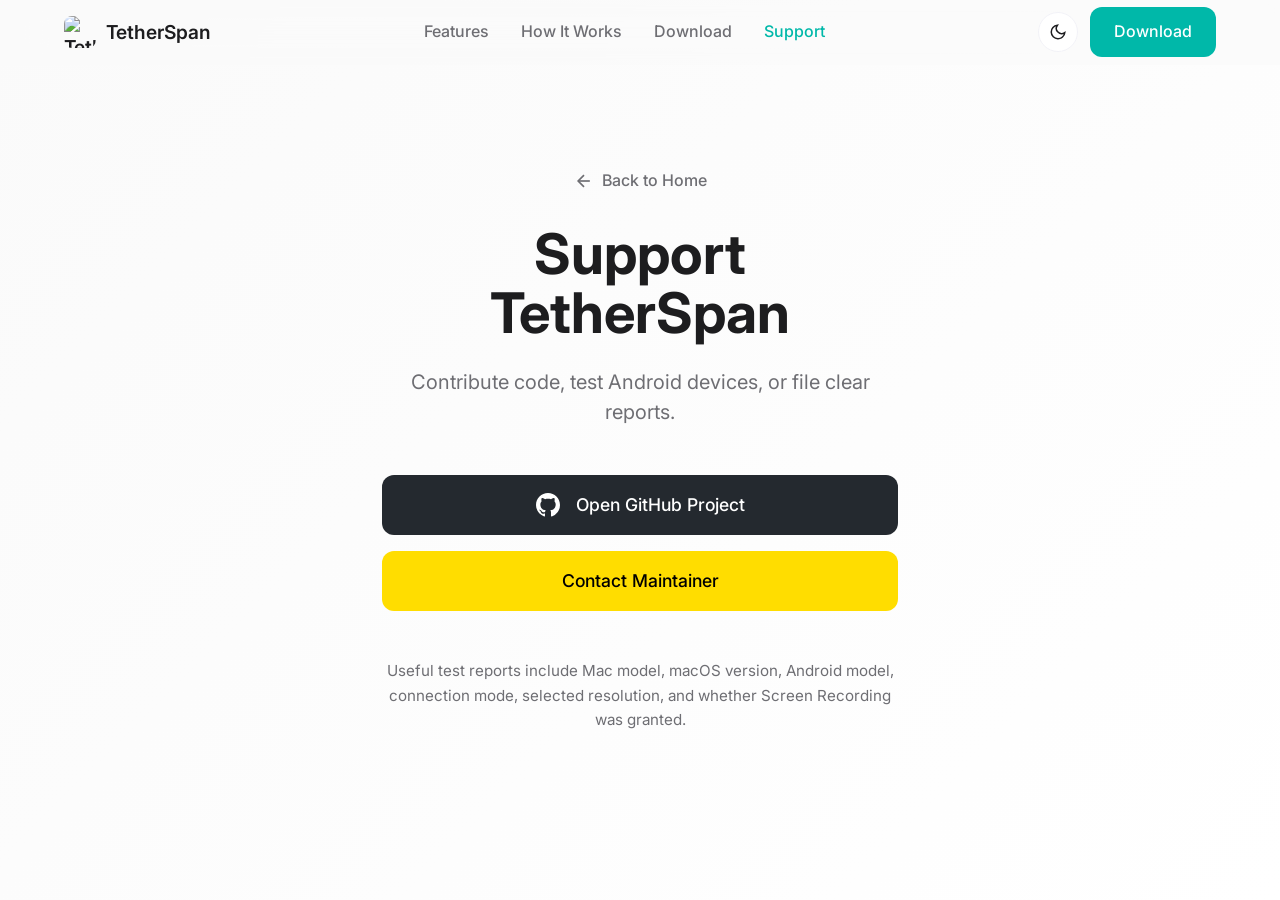
==== website/donate.html @ 71dc4bc9 "feat: rebrand fork as TetherSpan" ====
<!DOCTYPE html>
<html lang="en">

<head>
    <meta charset="UTF-8">
    <meta name="viewport" content="width=device-width, initial-scale=1.0">
    <title>Support TetherSpan | Open Source</title>
    <meta name="description"
        content="Support TetherSpan by contributing code, testing Android devices, or filing clear bug reports.">
    <meta property="og:title" content="Support TetherSpan">
    <meta property="og:description"
        content="Support TetherSpan by contributing code, testing Android devices, or filing clear bug reports.">
    <meta property="og:type" content="website">
    <meta property="og:url" content="https://tetherspan.dev/donate">
    <link rel="canonical" href="https://tetherspan.dev/donate">
    <link rel="icon" href="./assets/main_logo.png">
    <link rel="preconnect" href="https://fonts.googleapis.com">
    <link rel="preconnect" href="https://fonts.gstatic.com" crossorigin>
    <link href="https://fonts.googleapis.com/css2?family=Inter:wght@300;400;500;600;700&display=swap" rel="stylesheet">
    <link rel="stylesheet" href="styles.css">
    <style>
        .donate-hero {
            min-height: 100dvh;
            display: grid;
            place-items: center;
            background: linear-gradient(135deg, var(--color-bg) 0%, var(--color-bg-alt) 100%);
        }

        .donate-content {
            text-align: center;
            max-width: 580px;
            padding: 2rem;
        }

        .donate-headline {
            font-size: 3.5rem;
            font-weight: 700;
            line-height: 1.05;
            margin-bottom: 1.5rem;
            color: var(--color-text);
            letter-spacing: 0;
        }

        .donate-subheadline {
            font-size: 1.25rem;
            font-weight: 400;
            color: var(--color-text-secondary);
            line-height: 1.5;
        }

        .donate-options {
            display: flex;
            flex-direction: column;
            gap: 1rem;
            margin-block: 3rem;
        }

        .donate-options .btn {
            width: 100%;
            justify-content: center;
        }

        .btn-github {
            background: #24292f;
            color: white;
        }

        .btn-github:hover {
            background: #1b1f23;
            color: white;
            transform: translateY(-2px);
            box-shadow: var(--shadow-md);
        }

        .btn-coffee {
            background: #FFDD00;
            color: #000000;
        }

        .btn-coffee:hover {
            background: #FFCC00;
            color: #000000;
            transform: translateY(-2px);
            box-shadow: var(--shadow-md);
        }

        .donate-note {
            font-size: 0.95rem;
            color: var(--color-text-secondary);
            line-height: 1.6;
        }

        .donate-icon {
            width: 24px;
            height: 24px;
            margin-right: 8px;
        }
        .back-link {
            display: inline-flex;
            align-items: center;
            gap: 8px;
            margin-bottom: 2rem;
            color: var(--color-text-secondary);
            font-weight: 500;
        }

        .back-link:hover {
            color: var(--color-primary);
        }

        @media (max-width: 768px) {
            .donate-headline {
                font-size: 2.5rem;
            }

            .donate-subheadline {
                font-size: 1.1rem;
            }
        }
    </style>
</head>

<body>
    <!-- Header -->
    <header id="header">
        <div class="container header-container">
            <a href="index.html" class="logo">
                <img src="./assets/main_logo.png" alt="TetherSpan Logo" width="32" height="32">
                <span class="logo-text">TetherSpan</span>
            </a>
            <nav>
                <ul class="nav-links">
                    <li><a href="index.html#features" class="nav-link">Features</a></li>
                    <li><a href="index.html#how-it-works" class="nav-link">How It Works</a></li>
                    <li><a href="index.html#download" class="nav-link">Download</a></li>
                    <li><a href="donate.html" class="nav-link active">Support</a></li>
                </ul>
            </nav>
            <div class="header-actions">
                <button class="theme-toggle" id="theme-toggle" aria-label="Toggle dark mode">
                    <svg class="icon-moon" width="20" height="20" viewBox="0 0 24 24" fill="none" stroke="currentColor" stroke-width="2">
                        <path d="M21 12.79A9 9 0 1 1 11.21 3 7 7 0 0 0 21 12.79z"></path>
                    </svg>
                    <svg class="icon-sun" width="20" height="20" viewBox="0 0 24 24" fill="none" stroke="currentColor" stroke-width="2">
                        <circle cx="12" cy="12" r="5"></circle>
                        <line x1="12" y1="1" x2="12" y2="3"></line>
                        <line x1="12" y1="21" x2="12" y2="23"></line>
                        <line x1="4.22" y1="4.22" x2="5.64" y2="5.64"></line>
                        <line x1="18.36" y1="18.36" x2="19.78" y2="19.78"></line>
                        <line x1="1" y1="12" x2="3" y2="12"></line>
                        <line x1="21" y1="12" x2="23" y2="12"></line>
                        <line x1="4.22" y1="19.78" x2="5.64" y2="18.36"></line>
                        <line x1="18.36" y1="5.64" x2="19.78" y2="4.22"></line>
                    </svg>
                </button>
                <a href="index.html#download" class="btn btn-primary">Download</a>
                <button class="mobile-menu-btn" id="mobile-menu-btn" aria-label="Toggle mobile menu">
                    <svg width="24" height="24" viewBox="0 0 24 24" fill="none" stroke="currentColor" stroke-width="2">
                        <line x1="3" y1="12" x2="21" y2="12"></line>
                        <line x1="3" y1="6" x2="21" y2="6"></line>
                        <line x1="3" y1="18" x2="21" y2="18"></line>
                    </svg>
                </button>
            </div>
        </div>
    </header>

    <!-- Donate Hero Section -->
    <section class="donate-hero">
        <div class="container">
            <div class="donate-content">
                <a href="index.html" class="back-link">
                    <svg width="20" height="20" viewBox="0 0 24 24" fill="none" stroke="currentColor" stroke-width="2">
                        <line x1="19" y1="12" x2="5" y2="12"></line>
                        <polyline points="12 19 5 12 12 5"></polyline>
                    </svg>
                    Back to Home
                </a>

                <h1 class="donate-headline">Support TetherSpan</h1>
                <p class="donate-subheadline">
                    Contribute code, test Android devices, or file clear reports.
                </p>

                <div class="donate-options">
                    <a href="https://github.com/batikanor/TetherSpan" class="btn btn-github btn-large" target="_blank" rel="noopener noreferrer">
                        <svg class="donate-icon" viewBox="0 0 16 16" fill="currentColor">
                            <path d="M8 0C3.58 0 0 3.58 0 8c0 3.54 2.29 6.53 5.47 7.59.4.07.55-.17.55-.38 0-.19-.01-.82-.01-1.49-2.01.37-2.53-.49-2.69-.94-.09-.23-.48-.94-.82-1.13-.28-.15-.68-.52-.01-.53.63-.01 1.08.58 1.23.82.72 1.21 1.87.87 2.33.66.07-.52.28-.87.51-1.07-1.78-.2-3.64-.89-3.64-3.95 0-.87.31-1.59.82-2.15-.08-.2-.36-1.02.08-2.12 0 0 .67-.21 2.2.82.64-.18 1.32-.27 2-.27.68 0 1.36.09 2 .27 1.53-1.04 2.2-.82 2.2-.82.44 1.1.16 1.92.08 2.12.51.56.82 1.27.82 2.15 0 3.07-1.87 3.75-3.65 3.95.29.25.54.73.54 1.48 0 1.07-.01 1.93-.01 2.2 0 .21.15.46.55.38A8.013 8.013 0 0016 8c0-4.42-3.58-8-8-8z"/>
                        </svg>
                        Open GitHub Project
                    </a>

                    <a href="mailto:batikanor@gmail.com" class="btn btn-coffee btn-large">
                        Contact Maintainer
                    </a>
                </div>

                <p class="donate-note">
                    Useful test reports include Mac model, macOS version, Android model,
                    connection mode, selected resolution, and whether Screen Recording was granted.
                </p>
            </div>
        </div>
    </section>

    <!-- Script -->
    <script src="scripts.js"></script>
</body>

</html>
---- website/styles.css ----
/* ========================================
   TetherSpan - Landing Page Styles
   Lean, DockDoor-inspired layout
   ======================================== */

/* CSS Variables - Light Mode (Default) */
:root {
    --color-primary: #00B8A9;
    --color-primary-dark: #006D66;
    --color-secondary: #FF9F3F;
    --color-success: #2EBD85;
    --color-warning: #F59E0B;
    --color-danger: #FF3B30;

    --color-bg: #FAFAFA;
    --color-bg-alt: #FFFFFF;
    --color-bg-dark: #1D1D1F;

    --color-text: #1D1D1F;
    --color-text-secondary: #6E6E73;
    --color-text-light: #FFFFFF;

    --color-border: #E5E5EA;
    --color-border-light: #F2F2F7;

    --font-family: 'Inter', -apple-system, BlinkMacSystemFont, 'Segoe UI', Roboto, sans-serif;

    --border-radius-sm: 8px;
    --border-radius-md: 12px;
    --border-radius-lg: 20px;
    --border-radius-xl: 28px;

    --shadow-sm: 0 1px 2px rgba(0, 0, 0, 0.05);
    --shadow-md: 0 4px 6px rgba(0, 0, 0, 0.07);
    --shadow-lg: 0 10px 25px rgba(0, 0, 0, 0.1);
    --shadow-xl: 0 20px 50px rgba(0, 0, 0, 0.15);

    --transition-fast: 0.15s ease;
    --transition-normal: 0.25s ease;
    --transition-slow: 0.4s ease;

    --container-max: 1200px;
    --section-padding: 120px;
}

/* Dark Mode */
[data-theme="dark"] {
    --color-bg: #0D0D0D;
    --color-bg-alt: #1C1C1E;
    --color-bg-dark: #000000;

    --color-text: #F5F5F7;
    --color-text-secondary: #A1A1A6;
    --color-text-light: #FFFFFF;

    --color-border: #38383A;
    --color-border-light: #2C2C2E;

    --shadow-sm: 0 1px 2px rgba(0, 0, 0, 0.3);
    --shadow-md: 0 4px 6px rgba(0, 0, 0, 0.4);
    --shadow-lg: 0 10px 25px rgba(0, 0, 0, 0.5);
    --shadow-xl: 0 20px 50px rgba(0, 0, 0, 0.6);
}

[data-theme="dark"] #header,
[data-theme="dark"] #header.scrolled {
    background: #0D0D0D;
    border-bottom: none !important;
    box-shadow: none !important;
    backdrop-filter: none;
    -webkit-backdrop-filter: none;
}

[data-theme="dark"] .nav-link {
    color: var(--color-text-secondary);
}

[data-theme="dark"] .nav-link:hover {
    color: var(--color-text-light);
}

[data-theme="dark"] .btn-outline {
    border-color: transparent;
    background: rgba(255, 255, 255, 0.06);
    color: var(--color-text);
}

[data-theme="dark"] .btn-outline:hover {
    background: rgba(255, 255, 255, 0.12);
    border-color: transparent;
}

[data-theme="dark"] .theme-toggle {
    border-color: transparent;
    background: rgba(255, 255, 255, 0.06);
}
/* Theme Toggle Button */
.theme-toggle {
    display: flex;
    align-items: center;
    justify-content: center;
    width: 40px;
    height: 40px;
    border: none;
    background: var(--color-bg-alt);
    border-radius: 50%;
    cursor: pointer;
    transition: all var(--transition-normal);
    border: 1px solid var(--color-border-light);
}

.theme-toggle:hover {
    background: var(--color-border-light);
    transform: scale(1.05);
}

.theme-toggle svg {
    width: 18px;
    height: 18px;
    color: var(--color-text);
    transition: transform var(--transition-normal);
}

.theme-toggle:hover svg {
    transform: rotate(15deg);
}

.theme-toggle .icon-sun { display: none; }
.theme-toggle .icon-moon { display: block; }

[data-theme="dark"] .theme-toggle .icon-sun { display: block; }
[data-theme="dark"] .theme-toggle .icon-moon { display: none; }

/* Reset */
*, *::before, *::after {
    box-sizing: border-box;
    margin: 0;
    padding: 0;
}

html {
    scroll-behavior: smooth;
}

body {
    font-family: var(--font-family);
    font-size: 16px;
    line-height: 1.6;
    color: var(--color-text);
    background-color: var(--color-bg);
    -webkit-font-smoothing: antialiased;
    -moz-osx-font-smoothing: grayscale;
}

/* Typography */
h1, h2, h3, h4, h5, h6 {
    font-weight: 600;
    line-height: 1.2;
    color: var(--color-text);
}

h1 { font-size: 3.5rem; }
h2 { font-size: 2.5rem; }
h3 { font-size: 1.5rem; }

p {
    color: var(--color-text-secondary);
}

a {
    color: var(--color-primary);
    text-decoration: none;
    transition: color var(--transition-fast);
}

a:hover {
    color: var(--color-primary-dark);
}

/* Container */
.container {
    max-width: var(--container-max);
    margin: 0 auto;
    padding: 0 24px;
}

/* Section */
.section {
    padding: var(--section-padding) 0;
}

.section-title {
    text-align: center;
    margin-bottom: 16px;
}

.section-subtitle {
    text-align: center;
    font-size: 1.25rem;
    max-width: 600px;
    margin: 0 auto 60px;
}

/* Buttons */
.btn {
    display: inline-flex;
    align-items: center;
    justify-content: center;
    gap: 8px;
    padding: 12px 24px;
    font-size: 1rem;
    font-weight: 500;
    border-radius: var(--border-radius-md);
    border: none;
    cursor: pointer;
    transition: all var(--transition-fast);
    text-decoration: none;
}

.btn-primary {
    background: var(--color-primary);
    color: var(--color-text-light);
    position: relative;
}

.btn-primary:hover {
    background: var(--color-primary-dark);
    color: var(--color-text-light);
    transform: translateY(-2px);
    box-shadow: var(--shadow-md);
}

.btn-primary::after {
    content: '';
    position: absolute;
    top: 50%;
    left: 50%;
    width: 100%;
    height: 100%;
    background: var(--color-primary);
    border-radius: inherit;
    transform: translate(-50%, -50%);
    opacity: 0;
    filter: blur(20px);
    z-index: -1;
    transition: opacity var(--transition-normal);
}

.btn-primary:hover::after {
    opacity: 0.4;
}

.btn-outline {
    background: transparent;
    color: var(--color-text);
    border: 1.5px solid var(--color-border);
}

.btn-outline:hover {
    background: var(--color-bg-alt);
    border-color: var(--color-text-secondary);
    color: var(--color-text);
}

.btn-large {
    padding: 16px 32px;
    font-size: 1.1rem;
}

.btn-coffee {
    background: #FFDD00;
    color: #000000;
}

.btn-coffee:hover {
    background: #FFCC00;
    color: #000000;
    transform: translateY(-2px);
    box-shadow: var(--shadow-md);
}

/* ========================================
   HEADER
   ======================================== */
#header {
    position: fixed;
    top: 0;
    left: 0;
    right: 0;
    z-index: 1000;
    background: rgba(250, 250, 250, 0.8);
    backdrop-filter: blur(20px);
    -webkit-backdrop-filter: blur(20px);
    border-bottom: 1px solid transparent;
    transition: all var(--transition-normal);
}

#header.scrolled {
    border-bottom-color: var(--color-border);
}

.header-container {
    display: flex;
    align-items: center;
    justify-content: space-between;
    height: 64px;
}

.logo {
    display: flex;
    align-items: center;
    gap: 10px;
    font-weight: 600;
    font-size: 1.2rem;
    color: var(--color-text);
}

.logo img {
    border-radius: 8px;
}

.logo-text {
    transition: transform var(--transition-fast);
}

.nav-links {
    display: flex;
    gap: 32px;
    list-style: none;
}

.nav-link {
    color: var(--color-text-secondary);
    font-weight: 500;
    transition: color var(--transition-fast);
}

.nav-link:hover {
    color: var(--color-text);
}

.nav-link.active {
    color: var(--color-primary);
}

.header-actions {
    display: flex;
    align-items: center;
    gap: 12px;
}

/* ========================================
   HERO
   ======================================== */
.hero {
    padding-top: 140px;
    padding-bottom: 80px;
    min-height: 80vh;
    display: flex;
    align-items: center;
    position: relative;
    overflow: hidden;
}

.hero::before {
    content: '';
    position: absolute;
    top: -50%;
    left: -50%;
    width: 200%;
    height: 200%;
    background: radial-gradient(circle at 30% 20%, rgba(0, 122, 255, 0.06) 0%, transparent 50%),
                radial-gradient(circle at 70% 80%, rgba(88, 86, 214, 0.06) 0%, transparent 50%);
    animation: float 20s ease-in-out infinite;
    pointer-events: none;
}

.hero > .container {
    display: grid;
    grid-template-columns: 1fr 1.1fr;
    gap: 4rem;
    align-items: center;
}

.hero-content {
    max-width: 520px;
    text-align: left;
    animation: fadeInUp 0.8s ease-out;
}

.hero-title {
    font-size: 3.5rem;
    font-weight: 700;
    line-height: 1.1;
    margin-bottom: 20px;
    letter-spacing: 0;
    background: linear-gradient(135deg, var(--color-text) 0%, var(--color-text-secondary) 100%);
    -webkit-background-clip: text;
    -webkit-text-fill-color: transparent;
    background-clip: text;
}

.hero-subtitle {
    font-size: 1.15rem;
    color: var(--color-text-secondary);
    max-width: 440px;
    margin: 0 0 32px;
    line-height: 1.7;
}

.hero-actions {
    display: flex;
    align-items: center;
    gap: 16px;
    margin-bottom: 40px;
}

.hero-download-count {
    display: inline-flex;
    align-items: center;
    gap: 6px;
    padding: 8px 16px;
    font-size: 0.9rem;
    font-weight: 500;
    color: var(--color-text-secondary);
    background: var(--color-bg-alt);
    border: 1px solid var(--color-border);
    border-radius: var(--border-radius-xl);
    white-space: nowrap;
}

.hero-download-count svg {
    opacity: 0.6;
}

.hero-download-count #download-count {
    font-weight: 700;
    color: var(--color-text);
}

.hero-visual {
    position: relative;
    display: flex;
    justify-content: center;
    align-items: center;
}

.hero-image-container {
    position: relative;
    display: inline-block;
    z-index: 1;
}

.hero-image-container img {
    position: relative;
    z-index: 10;
    width: 100%;
    height: auto;
    border-radius: var(--border-radius-lg);
    box-shadow: var(--shadow-xl);
    transition: transform var(--transition-slow);
}

.hero-image-container img:hover {
    transform: scale(1.02);
    box-shadow: 0 30px 60px rgba(0, 0, 0, 0.2);
}

.hero-image-container::before {
    content: '';
    position: absolute;
    top: 50%;
    left: 50%;
    transform: translate(-50%, -50%);
    width: 120%;
    height: 120%;
    background: radial-gradient(
        circle,
        rgba(0, 122, 255, 0.5) 0%,
        rgba(0, 122, 255, 0.25) 40%,
        rgba(88, 86, 214, 0.08) 70%,
        transparent 80%
    );
    filter: blur(45px);
    z-index: -1;
    animation: glow-pulse 4s ease-in-out infinite;
}

/* Privacy Badge */
.privacy-badge {
    display: inline-flex;
    align-items: center;
    gap: 8px;
    background: linear-gradient(135deg, #30D158 0%, #64D2FF 100%);
    color: white;
    padding: 8px 16px;
    border-radius: 100px;
    font-size: 0.875rem;
    font-weight: 600;
    margin-bottom: 16px;
    box-shadow: var(--shadow-sm);
    animation: fadeInDown 0.6s ease-out;
    position: relative;
    overflow: hidden;
}

.privacy-badge::before {
    content: '';
    position: absolute;
    top: 0;
    left: -100%;
    width: 100%;
    height: 100%;
    background: linear-gradient(90deg, transparent, rgba(255,255,255,0.2), transparent);
    animation: shimmer 3s infinite;
}

.privacy-highlights {
    display: flex;
    gap: 12px;
    margin-bottom: 24px;
    flex-wrap: wrap;
}

.privacy-highlight {
    display: inline-block;
    padding: 6px 14px;
    background: var(--color-bg-alt);
    border: 1px solid var(--color-border);
    border-radius: 100px;
    font-size: 0.875rem;
    font-weight: 500;
    color: var(--color-text-secondary);
}

.support-callout {
    margin-bottom: 16px;
    font-size: 0.9rem;
    color: var(--color-text-secondary);
}

.support-links {
    display: flex;
    gap: 12px;
    flex-wrap: wrap;
}

/* ========================================
   FEATURES — DockDoor-style alternating
   ======================================== */
.features {
    background: var(--color-bg-alt);
}

.special-features-grid {
    display: flex;
    flex-direction: column;
    gap: 120px;
    margin-top: 60px;
}

.special-feature-item {
    display: grid;
    grid-template-columns: 2fr 3fr;
    gap: 60px;
    align-items: center;
}

.special-feature-item:nth-child(even) {
    direction: rtl;
}

.special-feature-item:nth-child(even) > * {
    direction: ltr;
}

.special-feature-content {
    padding: 20px 0;
}

.special-feature-title {
    font-size: 2rem;
    font-weight: 700;
    margin-bottom: 16px;
    color: var(--color-primary);
}

.special-feature-description {
    font-size: 1.1rem;
    line-height: 1.7;
    color: var(--color-text-secondary);
}

.special-feature-media {
    border-radius: var(--border-radius-lg);
    overflow: hidden;
    box-shadow: var(--shadow-xl);
    background: var(--color-bg-dark);
    transition: transform var(--transition-slow), box-shadow var(--transition-slow);
}

.special-feature-media:hover {
    transform: scale(1.02);
    box-shadow: 0 30px 60px rgba(0, 0, 0, 0.18);
}

.special-feature-media img,
.special-feature-media video {
    width: 100%;
    display: block;
}

/* Paired images side by side */
.special-feature-media-pair {
    display: flex;
    gap: 8px;
}

.special-feature-media-pair img {
    width: 50%;
    object-fit: cover;
}

/* ========================================
   HOW IT WORKS
   ======================================== */
.how-it-works {
    background: var(--color-bg);
}

.steps {
    display: flex;
    align-items: center;
    justify-content: center;
    gap: 24px;
}

.step {
    text-align: center;
    max-width: 250px;
}

.step-number {
    width: 48px;
    height: 48px;
    display: flex;
    align-items: center;
    justify-content: center;
    background: var(--color-primary);
    color: white;
    font-size: 1.25rem;
    font-weight: 700;
    border-radius: 50%;
    margin: 0 auto 16px;
}

.step h3 {
    margin-bottom: 8px;
}

.step-arrow {
    color: var(--color-text-secondary);
    opacity: 0.5;
}

/* ========================================
   DOWNLOAD
   ======================================== */
.download {
    background: linear-gradient(180deg, var(--color-bg) 0%, var(--color-bg-alt) 100%);
}

.download-options {
    display: grid;
    grid-template-columns: repeat(2, 1fr);
    gap: 32px;
    max-width: 800px;
    margin: 0 auto;
}

.download-card {
    display: block;
    padding: 40px;
    background: var(--color-bg-alt);
    border-radius: var(--border-radius-lg);
    border: 1px solid var(--color-border);
    text-align: center;
    transition: all var(--transition-normal);
}

.download-card:hover {
    transform: translateY(-4px);
    box-shadow: var(--shadow-lg);
    border-color: var(--color-primary);
}

.download-icon {
    width: 80px;
    height: 80px;
    display: flex;
    align-items: center;
    justify-content: center;
    background: var(--color-bg);
    border-radius: var(--border-radius-md);
    margin: 0 auto 20px;
    color: var(--color-text);
}

.download-card h3 {
    margin-bottom: 8px;
}

.download-card p {
    margin-bottom: 16px;
}

.download-action {
    display: inline-block;
    padding: 8px 20px;
    background: var(--color-primary);
    color: white;
    border-radius: var(--border-radius-sm);
    font-weight: 500;
}

.download-card.alt {
    background: var(--color-bg);
}

.download-code {
    display: block;
    padding: 12px;
    background: var(--color-bg);
    color: var(--color-text);
    border: 1px solid var(--color-border);
    border-radius: var(--border-radius-sm);
    font-family: 'SF Mono', monospace;
    font-size: 0.85rem;
    margin-top: 16px;
}

.download-note {
    max-width: 600px;
    margin: 32px auto 0;
    padding: 16px 20px;
    background: var(--color-bg);
    border: 1px solid var(--color-border);
    border-radius: var(--border-radius-md);
    font-size: 0.875rem;
    color: var(--color-text-secondary);
    text-align: center;
}

.download-note p {
    margin-bottom: 8px;
}

.download-note code {
    padding: 2px 6px;
    background: var(--color-border-light);
    color: var(--color-text);
    border-radius: var(--border-radius-sm);
    font-family: 'SF Mono', monospace;
    font-size: 0.85rem;
}

.download-note .download-cmd {
    position: relative;
    display: flex;
    align-items: center;
    padding: 10px 14px;
    margin-top: 8px;
    background: var(--color-bg-alt);
    border: 1px solid var(--color-border);
    border-radius: var(--border-radius);
    text-align: left;
    gap: 8px;
}

.download-note .download-cmd code {
    flex: 1;
    padding: 0;
    background: none;
    border: none;
    color: var(--color-text);
    font-size: 0.8rem;
    word-break: break-all;
    white-space: pre-wrap;
    user-select: all;
}

.download-note .copy-btn {
    flex-shrink: 0;
    background: var(--color-bg);
    border: 1px solid var(--color-border);
    border-radius: var(--border-radius-sm);
    color: var(--color-text-secondary);
    font-size: 0.7rem;
    padding: 4px 10px;
    cursor: pointer;
    transition: all 0.2s;
    user-select: none;
    white-space: nowrap;
}

.download-note .copy-btn:hover {
    background: var(--color-border-light);
    color: var(--color-text);
}

.download-requirements {
    display: flex;
    justify-content: center;
    gap: 16px;
    margin-top: 32px;
    flex-wrap: wrap;
}

.download-requirement {
    display: inline-block;
    padding: 8px 16px;
    background: var(--color-bg);
    border: 1px solid var(--color-border);
    border-radius: 100px;
    font-size: 0.875rem;
    color: var(--color-text-secondary);
}

/* ========================================
   MODAL
   ======================================== */
.modal-overlay {
    position: fixed;
    top: 0;
    left: 0;
    width: 100%;
    height: 100%;
    background: rgba(0, 0, 0, 0.5);
    backdrop-filter: blur(8px);
    -webkit-backdrop-filter: blur(8px);
    display: flex;
    justify-content: center;
    align-items: center;
    z-index: 2000;
    opacity: 0;
    visibility: hidden;
    transition: all var(--transition-normal);
}

.modal-overlay.active {
    opacity: 1;
    visibility: visible;
}

.modal-content {
    background: var(--color-bg-alt);
    padding: 40px;
    border-radius: var(--border-radius-xl);
    max-width: 450px;
    width: calc(100% - 48px);
    text-align: center;
    position: relative;
    transform: scale(0.9) translateY(20px);
    transition: transform var(--transition-normal);
    box-shadow: var(--shadow-xl);
}

.modal-overlay.active .modal-content {
    transform: scale(1) translateY(0);
}

.modal-close {
    position: absolute;
    top: 16px;
    right: 16px;
    background: none;
    border: none;
    font-size: 1.5rem;
    cursor: pointer;
    color: var(--color-text-secondary);
    padding: 8px;
    line-height: 1;
}

.modal-close:hover {
    color: var(--color-text);
}

.modal-title {
    font-size: 1.5rem;
    margin-bottom: 12px;
}

.modal-text {
    color: var(--color-text-secondary);
    margin-bottom: 24px;
    line-height: 1.6;
}

.modal-actions {
    display: flex;
    flex-direction: column;
    gap: 12px;
}

.modal-actions .btn {
    width: 100%;
}

/* ========================================
   FAQ
   ======================================== */
.faq {
    background: var(--color-bg-alt);
}

.faq-list {
    max-width: 700px;
    margin: 0 auto;
}

.faq-item {
    border-bottom: 1px solid var(--color-border-light);
}

.faq-item summary {
    padding: 20px 0;
    font-weight: 600;
    cursor: pointer;
    list-style: none;
    display: flex;
    justify-content: space-between;
    align-items: center;
}

.faq-item summary::after {
    content: "+";
    font-size: 1.5rem;
    color: var(--color-text-secondary);
    transition: transform var(--transition-fast);
}

.faq-item[open] summary::after {
    transform: rotate(45deg);
}

.faq-item p {
    padding-bottom: 20px;
    line-height: 1.7;
}

/* ========================================
   FOOTER
   ======================================== */
.footer {
    background: var(--color-bg-dark);
    color: var(--color-text-light);
    padding: 60px 0;
}

.footer-content {
    text-align: center;
}

.footer-brand {
    display: flex;
    align-items: center;
    justify-content: center;
    gap: 12px;
    font-weight: 600;
    font-size: 1.2rem;
    margin-bottom: 24px;
}

.footer-brand img {
    border-radius: 8px;
}

.footer-links {
    display: flex;
    justify-content: center;
    gap: 32px;
    margin-bottom: 24px;
}

.footer-links a {
    color: rgba(255, 255, 255, 0.7);
    transition: color var(--transition-fast);
}

.footer-links a:hover {
    color: white;
}

.footer-copy {
    color: rgba(255, 255, 255, 0.5);
    font-size: 0.875rem;
}

/* ========================================
   TOAST
   ======================================== */
.toast-container {
    position: fixed;
    bottom: 24px;
    right: 24px;
    z-index: 3000;
}

.toast {
    background: var(--color-bg-alt);
    border: 1px solid var(--color-border);
    border-radius: var(--border-radius-md);
    padding: 16px 20px;
    margin-top: 12px;
    box-shadow: var(--shadow-lg);
    display: flex;
    align-items: center;
    gap: 12px;
    min-width: 280px;
    max-width: 400px;
    transform: translateX(100%);
    opacity: 0;
    transition: all var(--transition-normal);
}

.toast.show {
    transform: translateX(0);
    opacity: 1;
}

.toast-content {
    flex: 1;
}

.toast-message {
    color: var(--color-text-secondary);
    font-size: 0.9rem;
}

.toast-close {
    background: none;
    border: none;
    font-size: 1.25rem;
    cursor: pointer;
    color: var(--color-text-secondary);
    padding: 4px;
}

.toast-close:hover {
    color: var(--color-text);
}

/* ========================================
   ANIMATIONS
   ======================================== */
@keyframes fadeInUp {
    from {
        opacity: 0;
        transform: translateY(30px);
    }
    to {
        opacity: 1;
        transform: translateY(0);
    }
}

@keyframes fadeInDown {
    from {
        opacity: 0;
        transform: translateY(-20px);
    }
    to {
        opacity: 1;
        transform: translateY(0);
    }
}

@keyframes glow-pulse {
    0%, 100% {
        opacity: 0.5;
        transform: translate(-50%, -50%) scale(0.95);
    }
    50% {
        opacity: 0.8;
        transform: translate(-50%, -50%) scale(1.05);
    }
}

@keyframes shimmer {
    0% { background-position: -200% 0; }
    100% { background-position: 200% 0; }
}

@keyframes float {
    0%, 100% { transform: translateY(0); }
    50% { transform: translateY(-10px); }
}

/* Scroll-triggered animations */
.step,
.download-card,
.faq-item {
    opacity: 0;
    transform: translateY(20px);
    transition: opacity 0.4s ease, transform 0.4s ease;
}

.step.animate-in,
.download-card.animate-in,
.faq-item.animate-in {
    opacity: 1;
    transform: translateY(0);
}

.special-feature-item {
    opacity: 0;
    transform: translateY(30px);
    transition: opacity 0.6s ease, transform 0.6s ease;
}

.special-feature-item.animate-in {
    opacity: 1;
    transform: translateY(0);
}

/* ========================================
   MOBILE MENU
   ======================================== */
.mobile-menu-btn {
    display: none;
    background: none;
    border: none;
    cursor: pointer;
    padding: 8px;
    color: var(--color-text);
}

/* ========================================
   RESPONSIVE
   ======================================== */

/* Tablet landscape & small desktop */
@media (max-width: 1024px) {
    .hero > .container {
        grid-template-columns: 1fr;
        gap: 3rem;
        text-align: center;
        justify-items: center;
    }

    .hero-content {
        order: 2;
        display: flex;
        flex-direction: column;
        align-items: center;
        text-align: center;
        max-width: 600px;
        width: 100%;
    }

    .hero-visual {
        order: 1;
        max-width: 600px;
        width: 100%;
        display: flex;
        justify-content: center;
    }

    .hero-actions {
        justify-content: center;
    }

    .hero-subtitle {
        margin-left: auto;
        margin-right: auto;
    }

    .hero {
        min-height: 70vh;
        padding: 3rem 0;
        padding-top: 120px;
    }

    .hero-title {
        font-size: 3rem;
    }

    .nav-links {
        gap: 20px;
    }

    .header-actions .btn-outline {
        display: none;
    }

    .special-features-grid {
        gap: 80px;
    }
}

/* Tablet */
@media (max-width: 900px) {
    .special-feature-item {
        grid-template-columns: 1fr;
        gap: 32px;
    }

    .special-feature-item:nth-child(even) {
        direction: ltr;
    }

    .special-feature-title {
        font-size: 1.5rem;
    }

    .special-features-grid {
        gap: 64px;
    }
}

@media (max-width: 834px) {
    :root {
        --section-padding: 80px;
    }

    h1 { font-size: 2.5rem; }
    h2 { font-size: 1.75rem; }

    .hero-title {
        font-size: 2.5rem;
    }

    .hero-subtitle {
        font-size: 1.05rem;
    }

    .container {
        padding: 0 20px;
    }

    .nav-links {
        gap: 16px;
    }

    .nav-link {
        font-size: 0.9rem;
    }

    .download-card {
        padding: 28px;
    }
}

/* Phone */
@media (max-width: 768px) {
    :root {
        --section-padding: 60px;
    }

    h1 { font-size: 2rem; }
    h2 { font-size: 1.5rem; }
    h3 { font-size: 1.2rem; }

    .container {
        padding: 0 16px;
    }

    .section-subtitle {
        font-size: 1rem;
        margin-bottom: 32px;
    }

    /* Hero mobile */
    .hero {
        padding-top: 100px;
        padding-bottom: 48px;
        min-height: auto;
    }

    .hero > .container {
        grid-template-columns: 1fr;
        gap: 2rem;
    }

    .hero-title {
        font-size: 2rem;
        margin-bottom: 16px;
    }

    .hero-subtitle {
        font-size: 1rem;
        margin-bottom: 24px;
    }

    .hero-actions {
        flex-direction: column;
        align-items: stretch;
        gap: 12px;
    }

    .hero-actions .btn {
        width: 100%;
    }

    .hero-download-count {
        justify-content: center;
    }

    .support-callout {
        margin-top: 24px;
    }

    .support-links {
        flex-direction: column;
        align-items: stretch;
    }

    .support-links .btn {
        width: 100%;
    }

    /* Steps mobile */
    .steps {
        flex-direction: column;
        gap: 16px;
    }

    .step-arrow {
        transform: rotate(90deg);
    }

    .step {
        max-width: 100%;
    }

    /* Download mobile */
    .download-options {
        grid-template-columns: 1fr;
        gap: 16px;
    }

    .download-card {
        padding: 24px;
    }

    .download-code {
        font-size: 0.75rem;
        word-break: break-all;
    }

    /* FAQ mobile */
    .faq-item summary {
        font-size: 0.95rem;
        padding: 16px 0;
    }

    /* Footer mobile */
    .footer {
        padding: 40px 0;
    }

    .footer-links {
        flex-wrap: wrap;
        justify-content: center;
        gap: 16px;
    }

    .footer-copy {
        font-size: 0.8rem;
    }

    /* Modal mobile */
    .modal-content {
        padding: 28px 20px;
    }
}

/* Hamburger menu on phones */
@media (max-width: 680px) {
    .mobile-menu-btn {
        display: block;
    }

    .nav-links {
        display: none;
        position: absolute;
        top: 100%;
        left: 0;
        right: 0;
        background: rgba(250, 250, 250, 0.95);
        backdrop-filter: blur(20px);
        -webkit-backdrop-filter: blur(20px);
        flex-direction: column;
        padding: 24px;
        gap: 16px;
        box-shadow: var(--shadow-lg);
        border-bottom: 1px solid var(--color-border);
    }

    [data-theme="dark"] .nav-links {
        background: rgba(28, 28, 30, 0.95);
        border-bottom-color: var(--color-border);
    }

    .nav-links.active {
        display: flex;
    }

    .header-actions .btn-outline {
        display: none;
    }
}

/* Small phones */
@media (max-width: 380px) {
    h1 { font-size: 1.75rem; }
    h2 { font-size: 1.35rem; }

    .hero-title {
        font-size: 1.75rem;
    }

    .privacy-highlights {
        gap: 8px;
    }

    .privacy-highlight {
        font-size: 0.75rem;
        padding: 4px 10px;
    }
}
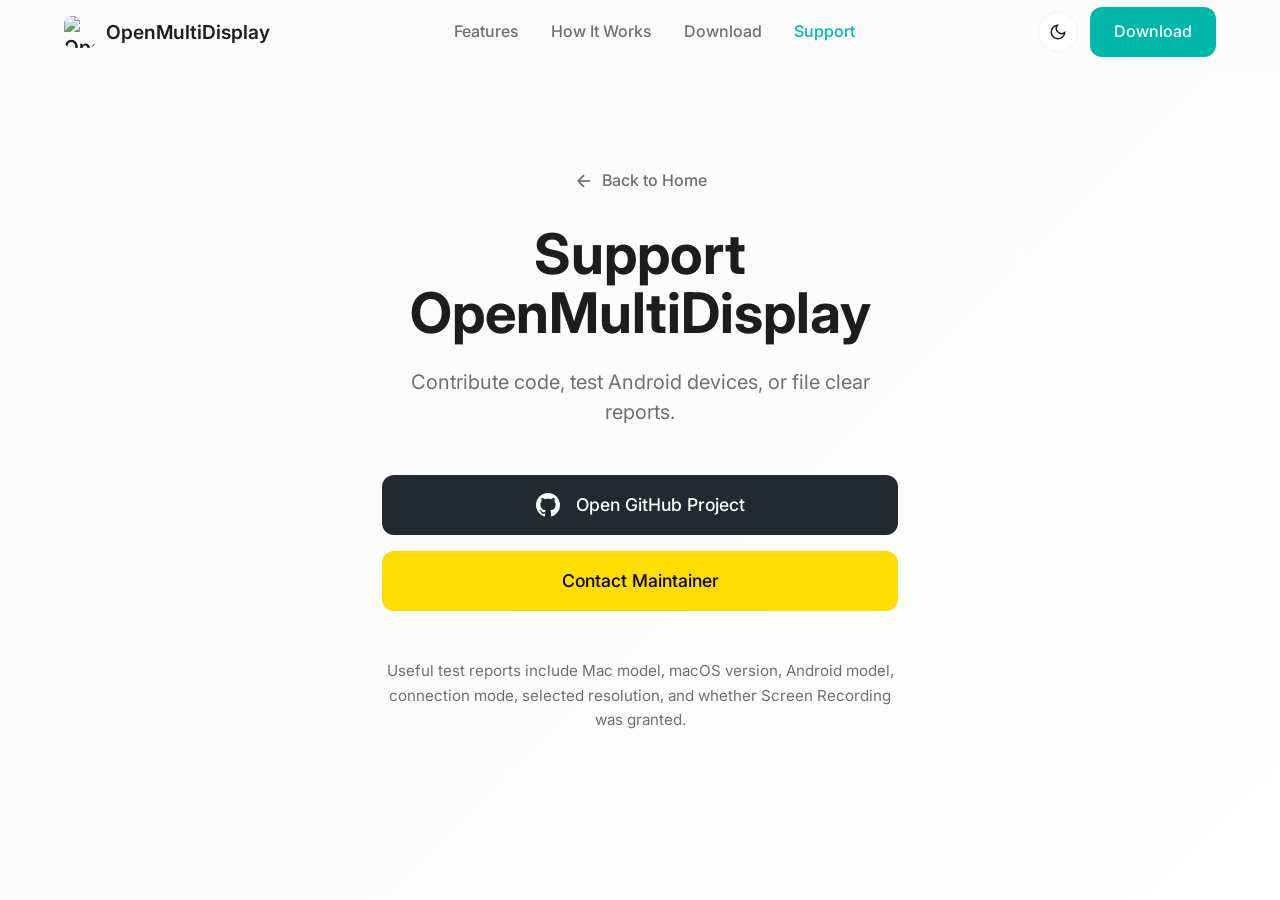
==== commit 9f7fe6e1: "chore: rename project to OpenMultiDisplay" ====
--- a/website/donate.html
+++ b/website/donate.html
@@ -4,15 +4,15 @@
 <head>
     <meta charset="UTF-8">
     <meta name="viewport" content="width=device-width, initial-scale=1.0">
-    <title>Support TetherSpan | Open Source</title>
+    <title>Support OpenMultiDisplay | Open Source</title>
     <meta name="description"
-        content="Support TetherSpan by contributing code, testing Android devices, or filing clear bug reports.">
-    <meta property="og:title" content="Support TetherSpan">
+        content="Support OpenMultiDisplay by contributing code, testing Android devices, or filing clear bug reports.">
+    <meta property="og:title" content="Support OpenMultiDisplay">
     <meta property="og:description"
-        content="Support TetherSpan by contributing code, testing Android devices, or filing clear bug reports.">
+        content="Support OpenMultiDisplay by contributing code, testing Android devices, or filing clear bug reports.">
     <meta property="og:type" content="website">
-    <meta property="og:url" content="https://tetherspan.dev/donate">
-    <link rel="canonical" href="https://tetherspan.dev/donate">
+    <meta property="og:url" content="https://openmultidisplay.dev/donate">
+    <link rel="canonical" href="https://openmultidisplay.dev/donate">
     <link rel="icon" href="./assets/main_logo.png">
     <link rel="preconnect" href="https://fonts.googleapis.com">
     <link rel="preconnect" href="https://fonts.gstatic.com" crossorigin>
@@ -125,8 +125,8 @@
     <header id="header">
         <div class="container header-container">
             <a href="index.html" class="logo">
-                <img src="./assets/main_logo.png" alt="TetherSpan Logo" width="32" height="32">
-                <span class="logo-text">TetherSpan</span>
+                <img src="./assets/main_logo.png" alt="OpenMultiDisplay Logo" width="32" height="32">
+                <span class="logo-text">OpenMultiDisplay</span>
             </a>
             <nav>
                 <ul class="nav-links">
@@ -177,13 +177,13 @@
                     Back to Home
                 </a>
 
-                <h1 class="donate-headline">Support TetherSpan</h1>
+                <h1 class="donate-headline">Support OpenMultiDisplay</h1>
                 <p class="donate-subheadline">
                     Contribute code, test Android devices, or file clear reports.
                 </p>
 
                 <div class="donate-options">
-                    <a href="https://github.com/batikanor/TetherSpan" class="btn btn-github btn-large" target="_blank" rel="noopener noreferrer">
+                    <a href="https://github.com/batikanor/OpenMultiDisplay" class="btn btn-github btn-large" target="_blank" rel="noopener noreferrer">
                         <svg class="donate-icon" viewBox="0 0 16 16" fill="currentColor">
                             <path d="M8 0C3.58 0 0 3.58 0 8c0 3.54 2.29 6.53 5.47 7.59.4.07.55-.17.55-.38 0-.19-.01-.82-.01-1.49-2.01.37-2.53-.49-2.69-.94-.09-.23-.48-.94-.82-1.13-.28-.15-.68-.52-.01-.53.63-.01 1.08.58 1.23.82.72 1.21 1.87.87 2.33.66.07-.52.28-.87.51-1.07-1.78-.2-3.64-.89-3.64-3.95 0-.87.31-1.59.82-2.15-.08-.2-.36-1.02.08-2.12 0 0 .67-.21 2.2.82.64-.18 1.32-.27 2-.27.68 0 1.36.09 2 .27 1.53-1.04 2.2-.82 2.2-.82.44 1.1.16 1.92.08 2.12.51.56.82 1.27.82 2.15 0 3.07-1.87 3.75-3.65 3.95.29.25.54.73.54 1.48 0 1.07-.01 1.93-.01 2.2 0 .21.15.46.55.38A8.013 8.013 0 0016 8c0-4.42-3.58-8-8-8z"/>
                         </svg>
--- a/website/styles.css
+++ b/website/styles.css
@@ -1,5 +1,5 @@
 /* ========================================
-   TetherSpan - Landing Page Styles
+   OpenMultiDisplay - Landing Page Styles
    Lean, DockDoor-inspired layout
    ======================================== */
 
